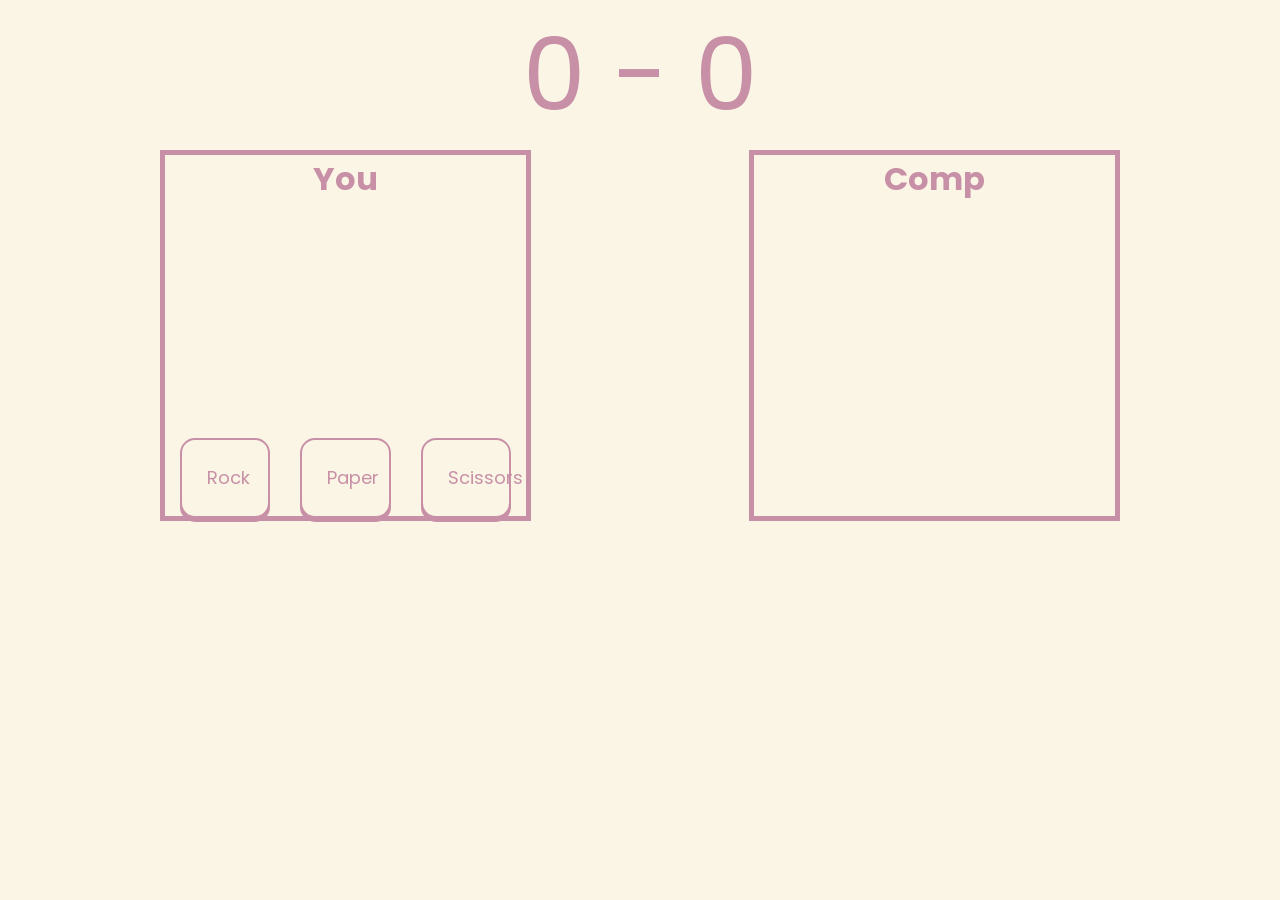
==== Game1/index.html @ ab9f252b "added game 3" ====
<!DOCTYPE html>
<html lang="en">
<head>
    <meta charset="UTF-8">
    <meta name="viewport" content="width=device-width, initial-scale=1.0">
    <title>Document</title>
    <link rel="stylesheet" href="styles.css">
</head>
<body>

    <div class="container">
        <div class="score">
            <span id="user-score">0</span>
            <span>-</span>
            <span id="comp-score">0</span>
        </div>
        <div class="second-container">
            <div class="firstbox">
                <h1>You</h1>
                <div id="handsign">
                    
                </div>
                <div class="handlogos" id="gameovergo">
                    <button id="rock">Rock</button>
                    <button id="paper">Paper</button>
                    <button id="scissors">Scissors</button>
                   
                </div>
            </div>
        <div class="secondbox">
            <h1>Comp</h1>
            <div id="complogo">

            </div>
        </div>
        </div>   
    </div>
    <div  class="result" id="show">
        <div id="resulttext"></div>
        <button onclick="playAgain()">Play Again</button>
    </div>

    <script src="index.js"></script>
</body>
</html>
---- Game1/styles.css ----
@import url('https://fonts.googleapis.com/css2?family=Poppins:wght@600&display=swap');
*{
    padding: 0;
    margin: 0;
    box-sizing: border-box;
    
    color: #C890A7; 
    font-family: 'Poppins', sans-serif;;
}
body{
    background-color: #FBF5E5; 
}
.score{  
    font-size: 100px;
    text-align: center;
}
.second-container{
    width: 75%;
    margin: auto;
    display: flex;
    justify-content: space-between;
    margin-bottom: 40px;
}
.firstbox{
    width: 29vw;
    height: 29vw;
    border: 5px solid #C890A7; 
}
.secondbox{
    width: 29vw;
    height: 29vw;
    border: 5px solid #C890A7; 
}
h1{
    text-align: center;
}
#handsign{
    height: 65%;
}
.handlogos{
    display: flex;
    justify-content: space-around;
}
.handlogos button{
    width: 25%;
    height: 80px;
    border-radius: 5px;
    display: inline-block;
    padding: 15px 25px;
    font-size: 18px;
    cursor: pointer;
    text-align: center;
    text-decoration: none;
    background-color:#FBF5E5;
    outline: none;
    border: 2px solid #C890A7;
    border-radius: 15px;
    box-shadow: 0 4px #C890A7;
}
.handlogos button:hover {
    background-color: #fffdf6
}
.handlogos button:active{
    background-color: #fbf2da;
   
    transform: translateY(4px);
}



.result{
    display: none;
    align-items: center;
    justify-content: center;
    flex-direction: column;  
}
.result div{
    font-size: 50px;
    text-align: center;
}
.result button{
    font-size: 40px;
    background-color: #C890A7; 
    color: #FBF5E5;
    padding: 10px;
    border: none;
    border-radius: 10px;
    margin: 20px;
}
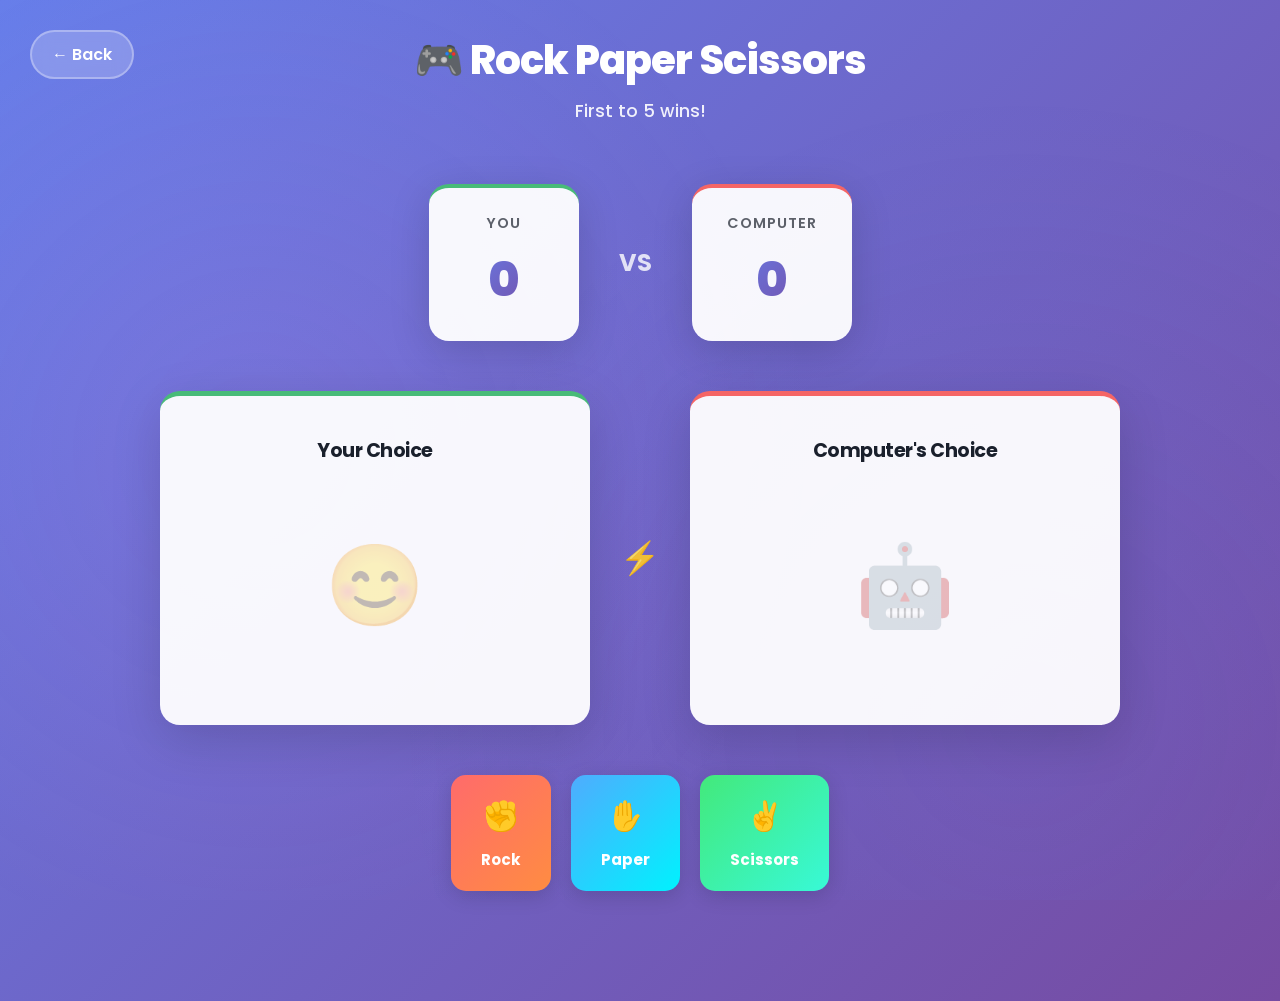
==== commit 87ecaa6a: "ade a landing page" ====
--- a/Game1/index.html
+++ b/Game1/index.html
@@ -3,41 +3,76 @@
 <head>
     <meta charset="UTF-8">
     <meta name="viewport" content="width=device-width, initial-scale=1.0">
-    <title>Document</title>
+    <title>Rock Paper Scissors - FunPlay</title>
     <link rel="stylesheet" href="styles.css">
 </head>
 <body>
+    <div class="game-wrapper">
+        <div class="header">
+            <a href="../LandingPage/home.html" class="back-btn">← Back</a>
+            <h1>🎮 Rock Paper Scissors</h1>
+            <p>First to 5 wins!</p>
+        </div>
 
-    <div class="container">
-        <div class="score">
-            <span id="user-score">0</span>
-            <span>-</span>
-            <span id="comp-score">0</span>
-        </div>
-        <div class="second-container">
-            <div class="firstbox">
-                <h1>You</h1>
-                <div id="handsign">
-                    
+        <div class="container">
+            <div class="scoreboard">
+                <div class="score-item player-score">
+                    <span class="score-label">You</span>
+                    <span class="score-value" id="user-score">0</span>
                 </div>
-                <div class="handlogos" id="gameovergo">
-                    <button id="rock">Rock</button>
-                    <button id="paper">Paper</button>
-                    <button id="scissors">Scissors</button>
-                   
+                <div class="score-divider">VS</div>
+                <div class="score-item computer-score">
+                    <span class="score-label">Computer</span>
+                    <span class="score-value" id="comp-score">0</span>
                 </div>
             </div>
-        <div class="secondbox">
-            <h1>Comp</h1>
-            <div id="complogo">
 
+            <div class="game-arena">
+                <div class="player-section">
+                    <h2>Your Choice</h2>
+                    <div class="choice-display" id="handsign">
+                        <span class="placeholder">😊</span>
+                    </div>
+                </div>
+
+                <div class="vs-divider">
+                    <span>⚡</span>
+                </div>
+
+                <div class="computer-section">
+                    <h2>Computer's Choice</h2>
+                    <div class="choice-display" id="complogo">
+                        <span class="placeholder">🤖</span>
+                    </div>
+                </div>
+            </div>
+
+            <div class="action-buttons" id="gameovergo">
+                <button class="btn btn-rock" id="rock">
+                    <span class="emoji">✊</span>
+                    <span class="text">Rock</span>
+                </button>
+                <button class="btn btn-paper" id="paper">
+                    <span class="emoji">✋</span>
+                    <span class="text">Paper</span>
+                </button>
+                <button class="btn btn-scissors" id="scissors">
+                    <span class="emoji">✌️</span>
+                    <span class="text">Scissors</span>
+                </button>
+            </div>
+
+            <div class="round-status" id="roundStatus"></div>
+        </div>
+
+        <div class="result-overlay" id="show">
+            <div class="result-card">
+                <div class="result-title" id="resulttext"></div>
+                <div class="confetti" id="confetti"></div>
+                <button class="btn btn-primary" onclick="playAgain()">🔄 Play Again</button>
+                <a href="../LandingPage/home.html" class="btn btn-secondary">🏠 Home</a>
             </div>
         </div>
-        </div>   
-    </div>
-    <div  class="result" id="show">
-        <div id="resulttext"></div>
-        <button onclick="playAgain()">Play Again</button>
     </div>
 
     <script src="index.js"></script>
--- a/Game1/styles.css
+++ b/Game1/styles.css
@@ -1,89 +1,627 @@
-@import url('https://fonts.googleapis.com/css2?family=Poppins:wght@600&display=swap');
-*{
+@import url('https://fonts.googleapis.com/css2?family=Poppins:wght@400;600;700;800&display=swap');
+
+:root {
+    --primary: #667eea;
+    --secondary: #764ba2;
+    --accent: #f093fb;
+    --danger: #f56565;
+    --success: #48bb78;
+    --light: #f7fafc;
+    --dark: #2d3748;
+    --text: #1a202c;
+}
+
+* {
+    margin: 0;
     padding: 0;
-    margin: 0;
     box-sizing: border-box;
-    
-    color: #C890A7; 
-    font-family: 'Poppins', sans-serif;;
-}
-body{
-    background-color: #FBF5E5; 
-}
-.score{  
-    font-size: 100px;
+}
+
+html {
+    scroll-behavior: smooth;
+}
+
+body {
+    background: linear-gradient(135deg, var(--primary) 0%, var(--secondary) 100%);
+    font-family: 'Poppins', sans-serif;
+    color: var(--text);
+    min-height: 100vh;
+    overflow-x: hidden;
+    position: relative;
+}
+
+body::before {
+    content: '';
+    position: fixed;
+    top: 0;
+    left: 0;
+    width: 100%;
+    height: 100%;
+    background: radial-gradient(circle at 20% 50%, rgba(240, 147, 251, 0.1) 0%, transparent 50%),
+                radial-gradient(circle at 80% 80%, rgba(102, 126, 234, 0.1) 0%, transparent 50%);
+    pointer-events: none;
+    z-index: 0;
+}
+
+.game-wrapper {
+    position: relative;
+    z-index: 1;
+    min-height: 100vh;
+    display: flex;
+    flex-direction: column;
+}
+
+.header {
     text-align: center;
-}
-.second-container{
-    width: 75%;
-    margin: auto;
-    display: flex;
-    justify-content: space-between;
-    margin-bottom: 40px;
-}
-.firstbox{
-    width: 29vw;
-    height: 29vw;
-    border: 5px solid #C890A7; 
-}
-.secondbox{
-    width: 29vw;
-    height: 29vw;
-    border: 5px solid #C890A7; 
-}
-h1{
+    padding: 30px 20px 20px;
+    color: white;
+    position: relative;
+    animation: slideDown 0.8s cubic-bezier(0.34, 1.56, 0.64, 1);
+}
+
+.back-btn {
+    position: absolute;
+    left: 30px;
+    top: 30px;
+    background: rgba(255, 255, 255, 0.2);
+    color: white;
+    padding: 10px 20px;
+    border-radius: 50px;
+    text-decoration: none;
+    font-size: 1rem;
+    font-weight: 600;
+    transition: all 0.3s ease;
+    border: 2px solid rgba(255, 255, 255, 0.3);
+    backdrop-filter: blur(10px);
+}
+
+.back-btn:hover {
+    background: rgba(255, 255, 255, 0.3);
+    transform: translateX(-5px);
+}
+
+.header h1 {
+    font-size: 2.5rem;
+    font-weight: 800;
+    margin-bottom: 8px;
+    letter-spacing: -1px;
+}
+
+.header p {
+    font-size: 1.1rem;
+    opacity: 0.9;
+    font-weight: 500;
+}
+
+.container {
+    flex: 1;
+    display: flex;
+    flex-direction: column;
+    justify-content: center;
+    align-items: center;
+    padding: 40px 20px;
+    max-width: 1000px;
+    margin: 0 auto;
+    width: 100%;
+}
+
+.scoreboard {
+    display: flex;
+    justify-content: center;
+    align-items: center;
+    gap: 40px;
+    margin-bottom: 50px;
+    width: 100%;
+    animation: fadeInUp 0.6s ease-out 0.2s forwards;
+    opacity: 0;
+}
+
+.score-item {
+    background: rgba(255, 255, 255, 0.95);
+    padding: 25px 35px;
+    border-radius: 20px;
     text-align: center;
-}
-#handsign{
-    height: 65%;
-}
-.handlogos{
-    display: flex;
-    justify-content: space-around;
-}
-.handlogos button{
-    width: 25%;
-    height: 80px;
-    border-radius: 5px;
-    display: inline-block;
-    padding: 15px 25px;
-    font-size: 18px;
-    cursor: pointer;
+    box-shadow: 0 10px 40px rgba(0, 0, 0, 0.15);
+    min-width: 150px;
+    transition: all 0.3s ease;
+}
+
+.score-item:hover {
+    transform: scale(1.05);
+}
+
+.score-item.player-score {
+    border-top: 4px solid var(--success);
+}
+
+.score-item.computer-score {
+    border-top: 4px solid var(--danger);
+}
+
+.score-label {
+    display: block;
+    font-size: 0.9rem;
+    opacity: 0.7;
+    margin-bottom: 10px;
+    font-weight: 600;
+    text-transform: uppercase;
+    letter-spacing: 1px;
+}
+
+.score-value {
+    display: block;
+    font-size: 3rem;
+    font-weight: 800;
+    background: linear-gradient(135deg, var(--primary), var(--secondary));
+    -webkit-background-clip: text;
+    -webkit-text-fill-color: transparent;
+    background-clip: text;
+}
+
+.score-divider {
+    font-size: 1.5rem;
+    font-weight: 700;
+    color: white;
+    opacity: 0.8;
+    animation: pulse 2s ease-in-out infinite;
+}
+
+@keyframes pulse {
+    0%, 100% { opacity: 0.8; }
+    50% { opacity: 1; }
+}
+
+.game-arena {
+    display: grid;
+    grid-template-columns: 1fr auto 1fr;
+    gap: 30px;
+    align-items: center;
+    margin-bottom: 50px;
+    width: 100%;
+    animation: fadeInUp 0.6s ease-out 0.4s forwards;
+    opacity: 0;
+}
+
+.player-section,
+.computer-section {
+    background: rgba(255, 255, 255, 0.95);
+    padding: 40px 30px;
+    border-radius: 20px;
+    box-shadow: 0 15px 50px rgba(0, 0, 0, 0.15);
     text-align: center;
-    text-decoration: none;
-    background-color:#FBF5E5;
-    outline: none;
-    border: 2px solid #C890A7;
-    border-radius: 15px;
-    box-shadow: 0 4px #C890A7;
-}
-.handlogos button:hover {
-    background-color: #fffdf6
-}
-.handlogos button:active{
-    background-color: #fbf2da;
-   
-    transform: translateY(4px);
-}
-
-
-
-.result{
-    display: none;
+    transition: all 0.3s ease;
+}
+
+.player-section:hover,
+.computer-section:hover {
+    transform: translateY(-5px);
+}
+
+.player-section {
+    border-top: 5px solid var(--success);
+}
+
+.computer-section {
+    border-top: 5px solid var(--danger);
+}
+
+.player-section h2,
+.computer-section h2 {
+    font-size: 1.2rem;
+    margin-bottom: 20px;
+    color: var(--text);
+    font-weight: 700;
+    letter-spacing: -0.5px;
+}
+
+.choice-display {
+    height: 200px;
+    display: flex;
     align-items: center;
     justify-content: center;
-    flex-direction: column;  
-}
-.result div{
-    font-size: 50px;
+    font-size: 5rem;
+    position: relative;
+    transition: all 0.3s ease;
+}
+
+.choice-display img {
+    width: 100%;
+    height: 100%;
+    object-fit: contain;
+    animation: choiceAppear 0.4s cubic-bezier(0.34, 1.56, 0.64, 1);
+}
+
+.placeholder {
+    opacity: 0.3;
+    display: inline-block;
+}
+
+@keyframes choiceAppear {
+    from {
+        transform: scale(0.5) rotate(-20deg);
+        opacity: 0;
+    }
+    to {
+        transform: scale(1) rotate(0);
+        opacity: 1;
+    }
+}
+
+.vs-divider {
+    display: flex;
+    align-items: center;
+    justify-content: center;
+    font-size: 2rem;
+    color: white;
+    font-weight: 800;
+    opacity: 0.9;
+    animation: bounce 1s ease-in-out infinite;
+}
+
+@keyframes bounce {
+    0%, 100% { transform: scale(1); }
+    50% { transform: scale(1.2); }
+}
+
+.action-buttons {
+    display: flex;
+    gap: 20px;
+    margin-bottom: 30px;
+    width: 100%;
+    justify-content: center;
+    flex-wrap: wrap;
+    animation: fadeInUp 0.6s ease-out 0.6s forwards;
+    opacity: 0;
+}
+
+.btn {
+    display: flex;
+    flex-direction: column;
+    align-items: center;
+    justify-content: center;
+    gap: 10px;
+    padding: 20px 30px;
+    border: none;
+    border-radius: 15px;
+    font-size: 1rem;
+    font-weight: 700;
+    cursor: pointer;
+    transition: all 0.3s cubic-bezier(0.34, 1.56, 0.64, 1);
+    box-shadow: 0 5px 20px rgba(0, 0, 0, 0.15);
+    font-family: 'Poppins', sans-serif;
+    text-decoration: none;
+    display: inline-flex;
+    position: relative;
+    overflow: hidden;
+}
+
+.btn::before {
+    content: '';
+    position: absolute;
+    top: 0;
+    left: -100%;
+    width: 100%;
+    height: 100%;
+    background: linear-gradient(90deg, transparent, rgba(255, 255, 255, 0.3), transparent);
+    transition: left 0.5s ease;
+}
+
+.btn:hover::before {
+    left: 100%;
+}
+
+.btn-rock {
+    background: linear-gradient(135deg, #ff6b6b, #ff8c42);
+    color: white;
+}
+
+.btn-paper {
+    background: linear-gradient(135deg, #4facfe, #00f2fe);
+    color: white;
+}
+
+.btn-scissors {
+    background: linear-gradient(135deg, #43e97b, #38f9d7);
+    color: white;
+}
+
+.btn:hover {
+    transform: translateY(-5px);
+    box-shadow: 0 15px 35px rgba(0, 0, 0, 0.25);
+}
+
+.btn:active {
+    transform: translateY(-2px);
+}
+
+.btn .emoji {
+    font-size: 1.8rem;
+    display: block;
+}
+
+.btn .text {
+    font-size: 0.95rem;
+}
+
+.round-status {
+    font-size: 1.2rem;
+    font-weight: 700;
     text-align: center;
-}
-.result button{
-    font-size: 40px;
-    background-color: #C890A7; 
-    color: #FBF5E5;
-    padding: 10px;
-    border: none;
-    border-radius: 10px;
-    margin: 20px;
-}
+    color: white;
+    min-height: 40px;
+    animation: fadeIn 0.6s ease-out;
+}
+
+.result-overlay {
+    display: none;
+    position: fixed;
+    top: 0;
+    left: 0;
+    width: 100%;
+    height: 100%;
+    background: rgba(0, 0, 0, 0.7);
+    backdrop-filter: blur(5px);
+    z-index: 1000;
+    align-items: center;
+    justify-content: center;
+    animation: fadeIn 0.3s ease-out;
+}
+
+.result-overlay.active {
+    display: flex;
+}
+
+.result-card {
+    background: white;
+    padding: 60px 40px;
+    border-radius: 25px;
+    text-align: center;
+    max-width: 500px;
+    box-shadow: 0 30px 60px rgba(0, 0, 0, 0.3);
+    animation: slideUp 0.5s cubic-bezier(0.34, 1.56, 0.64, 1);
+    position: relative;
+}
+
+.result-title {
+    font-size: 2.5rem;
+    font-weight: 800;
+    margin-bottom: 30px;
+    background: linear-gradient(135deg, var(--primary), var(--secondary));
+    -webkit-background-clip: text;
+    -webkit-text-fill-color: transparent;
+    background-clip: text;
+    letter-spacing: -1px;
+}
+
+.confetti {
+    position: absolute;
+    width: 100%;
+    height: 100%;
+    top: 0;
+    left: 0;
+    pointer-events: none;
+}
+
+.btn-primary {
+    background: linear-gradient(135deg, var(--primary), var(--secondary));
+    color: white;
+    margin-right: 15px;
+    margin-bottom: 15px;
+}
+
+.btn-primary:hover {
+    color: white;
+}
+
+.btn-secondary {
+    background: rgba(102, 126, 234, 0.1);
+    color: var(--primary);
+    border: 2px solid var(--primary);
+}
+
+.btn-secondary:hover {
+    background: var(--primary);
+    color: white;
+}
+
+@keyframes slideUp {
+    from {
+        opacity: 0;
+        transform: translateY(50px);
+    }
+    to {
+        opacity: 1;
+        transform: translateY(0);
+    }
+}
+
+@keyframes slideDown {
+    from {
+        opacity: 0;
+        transform: translateY(-30px);
+    }
+    to {
+        opacity: 1;
+        transform: translateY(0);
+    }
+}
+
+@keyframes fadeInUp {
+    from {
+        opacity: 0;
+        transform: translateY(30px);
+    }
+    to {
+        opacity: 1;
+        transform: translateY(0);
+    }
+}
+
+@keyframes fadeIn {
+    from {
+        opacity: 0;
+    }
+    to {
+        opacity: 1;
+    }
+}
+
+/* Responsive Design */
+@media (max-width: 768px) {
+    .header h1 {
+        font-size: 2rem;
+    }
+
+    .back-btn {
+        left: 20px;
+        top: 20px;
+        padding: 8px 15px;
+        font-size: 0.9rem;
+    }
+
+    .scoreboard {
+        gap: 20px;
+        margin-bottom: 30px;
+    }
+
+    .score-item {
+        min-width: 120px;
+        padding: 20px 25px;
+    }
+
+    .score-value {
+        font-size: 2.2rem;
+    }
+
+    .game-arena {
+        grid-template-columns: 1fr;
+        gap: 20px;
+        margin-bottom: 30px;
+    }
+
+    .vs-divider {
+        display: none;
+    }
+
+    .player-section,
+    .computer-section {
+        padding: 30px 20px;
+    }
+
+    .choice-display {
+        height: 150px;
+        font-size: 3.5rem;
+    }
+
+    .action-buttons {
+        gap: 15px;
+    }
+
+    .btn {
+        padding: 15px 20px;
+        font-size: 0.9rem;
+    }
+
+    .btn .emoji {
+        font-size: 1.5rem;
+    }
+
+    .result-card {
+        padding: 40px 30px;
+        max-width: 90%;
+    }
+
+    .result-title {
+        font-size: 2rem;
+    }
+
+    .btn-primary,
+    .btn-secondary {
+        margin-right: 0;
+        margin-bottom: 10px;
+        width: 100%;
+    }
+}
+
+@media (max-width: 480px) {
+    .header {
+        padding: 20px 15px 15px;
+    }
+
+    .header h1 {
+        font-size: 1.6rem;
+    }
+
+    .header p {
+        font-size: 0.95rem;
+    }
+
+    .container {
+        padding: 20px 10px;
+    }
+
+    .scoreboard {
+        gap: 15px;
+        margin-bottom: 20px;
+    }
+
+    .score-item {
+        min-width: 100px;
+        padding: 15px 20px;
+    }
+
+    .score-label {
+        font-size: 0.8rem;
+    }
+
+    .score-value {
+        font-size: 1.8rem;
+    }
+
+    .score-divider {
+        font-size: 1.2rem;
+    }
+
+    .player-section h2,
+    .computer-section h2 {
+        font-size: 1rem;
+    }
+
+    .player-section,
+    .computer-section {
+        padding: 20px 15px;
+    }
+
+    .choice-display {
+        height: 120px;
+        font-size: 2.5rem;
+    }
+
+    .action-buttons {
+        gap: 10px;
+    }
+
+    .btn {
+        padding: 12px 15px;
+        font-size: 0.85rem;
+        flex: 1;
+        min-width: 80px;
+    }
+
+    .btn .emoji {
+        font-size: 1.2rem;
+    }
+
+    .btn .text {
+        font-size: 0.8rem;
+    }
+
+    .result-card {
+        padding: 30px 20px;
+    }
+
+    .result-title {
+        font-size: 1.6rem;
+        margin-bottom: 20px;
+    }
+}
